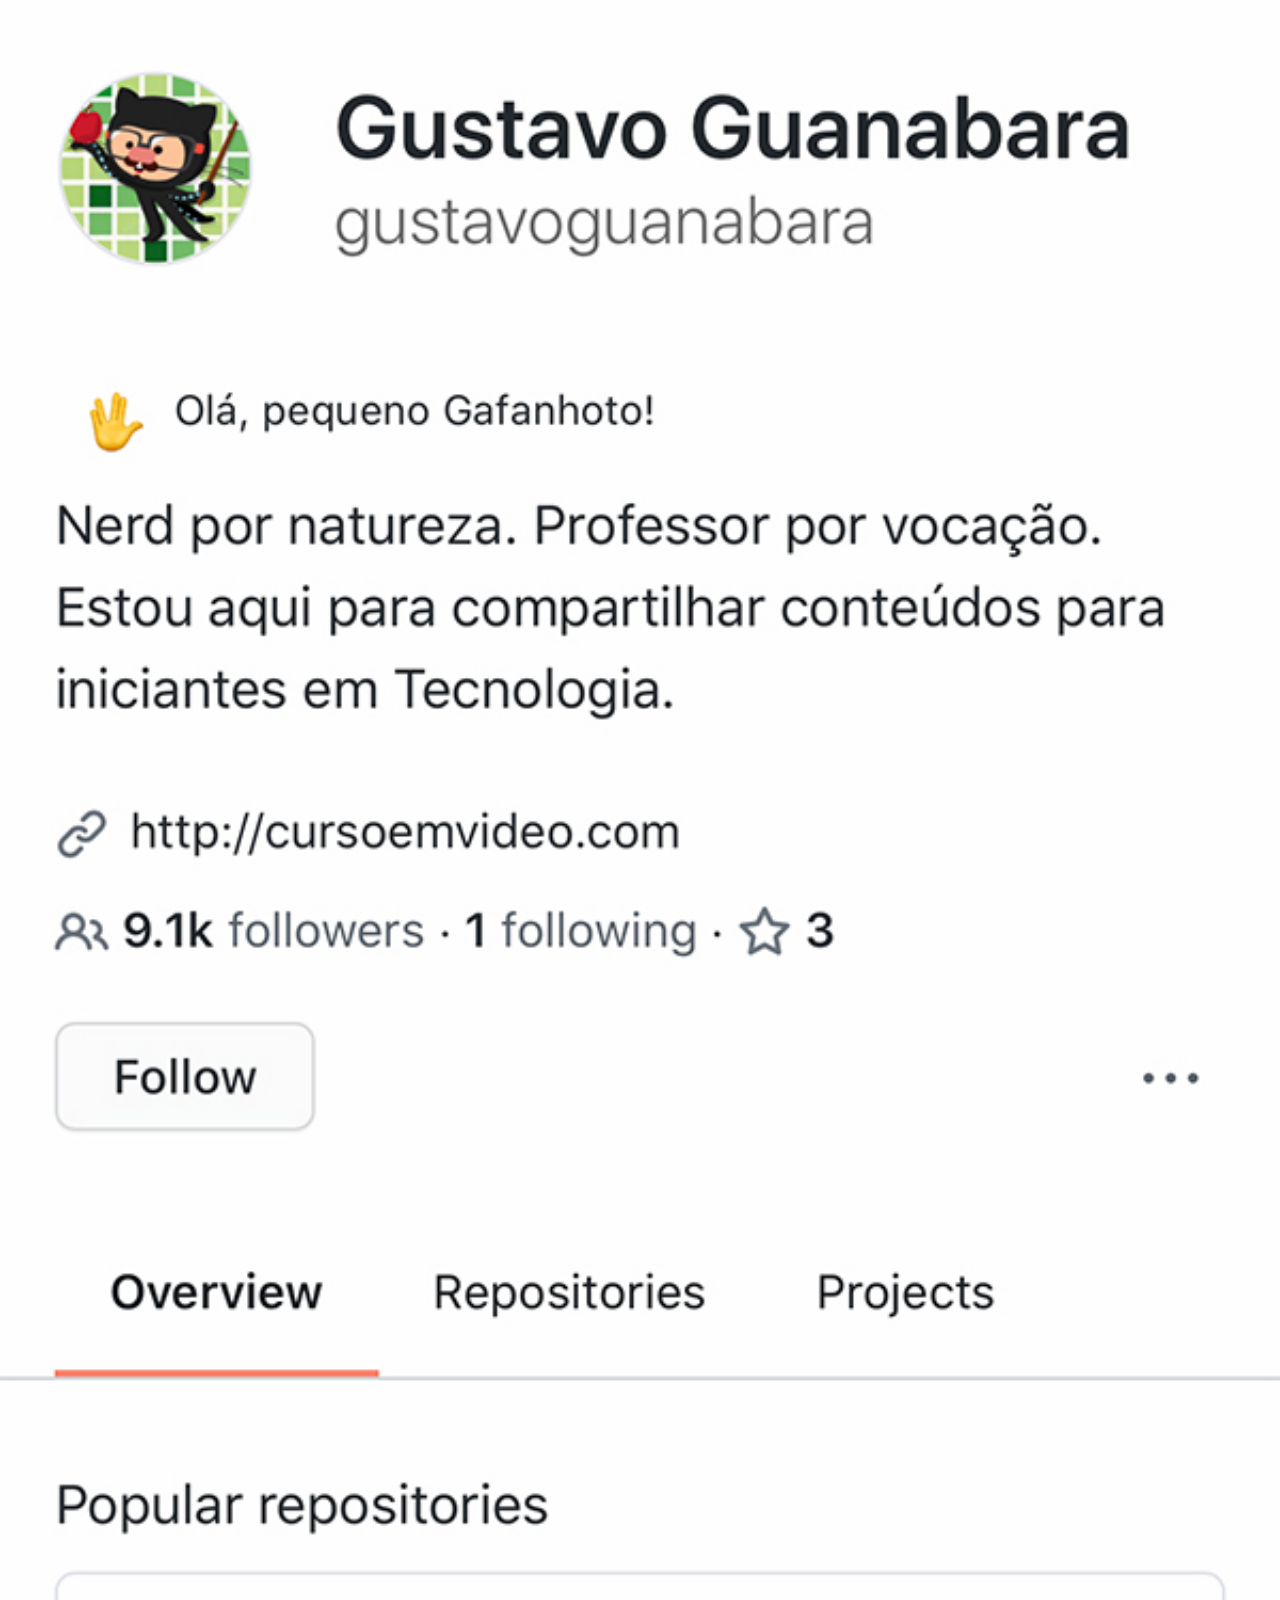
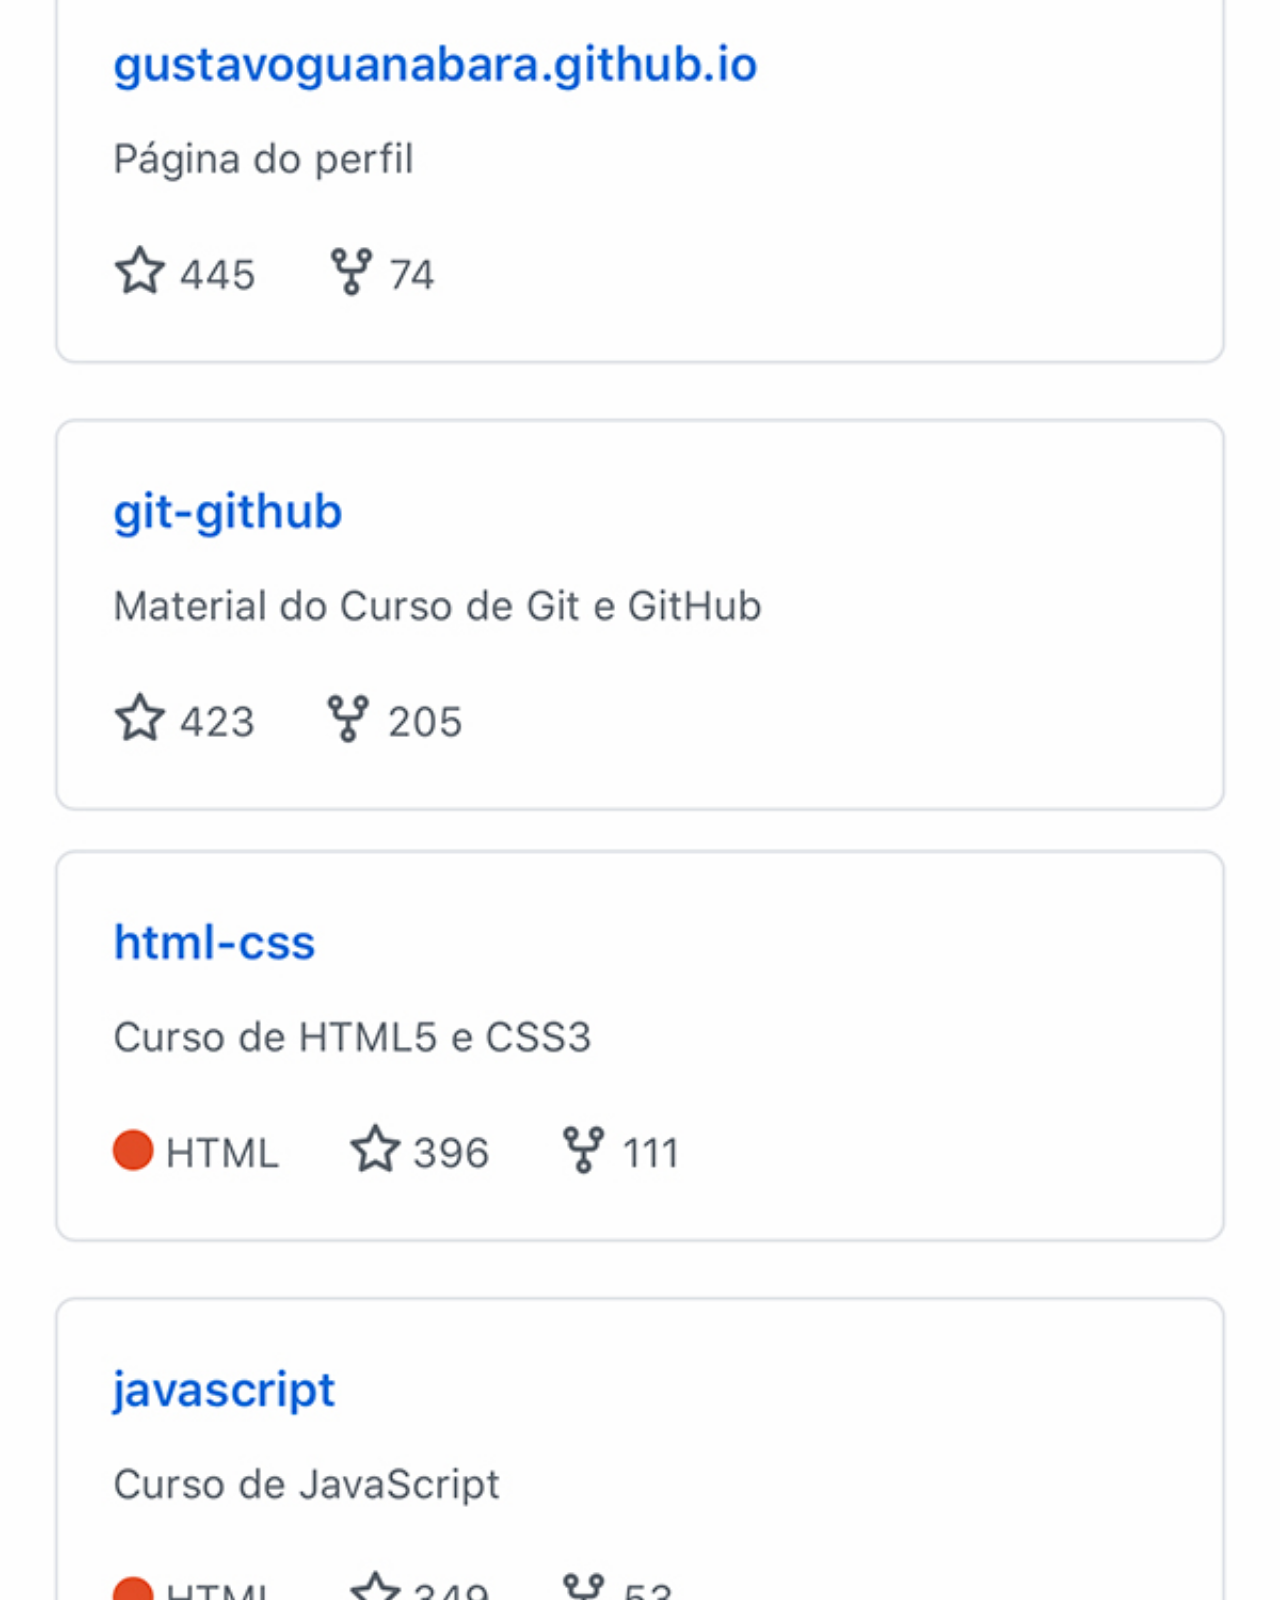
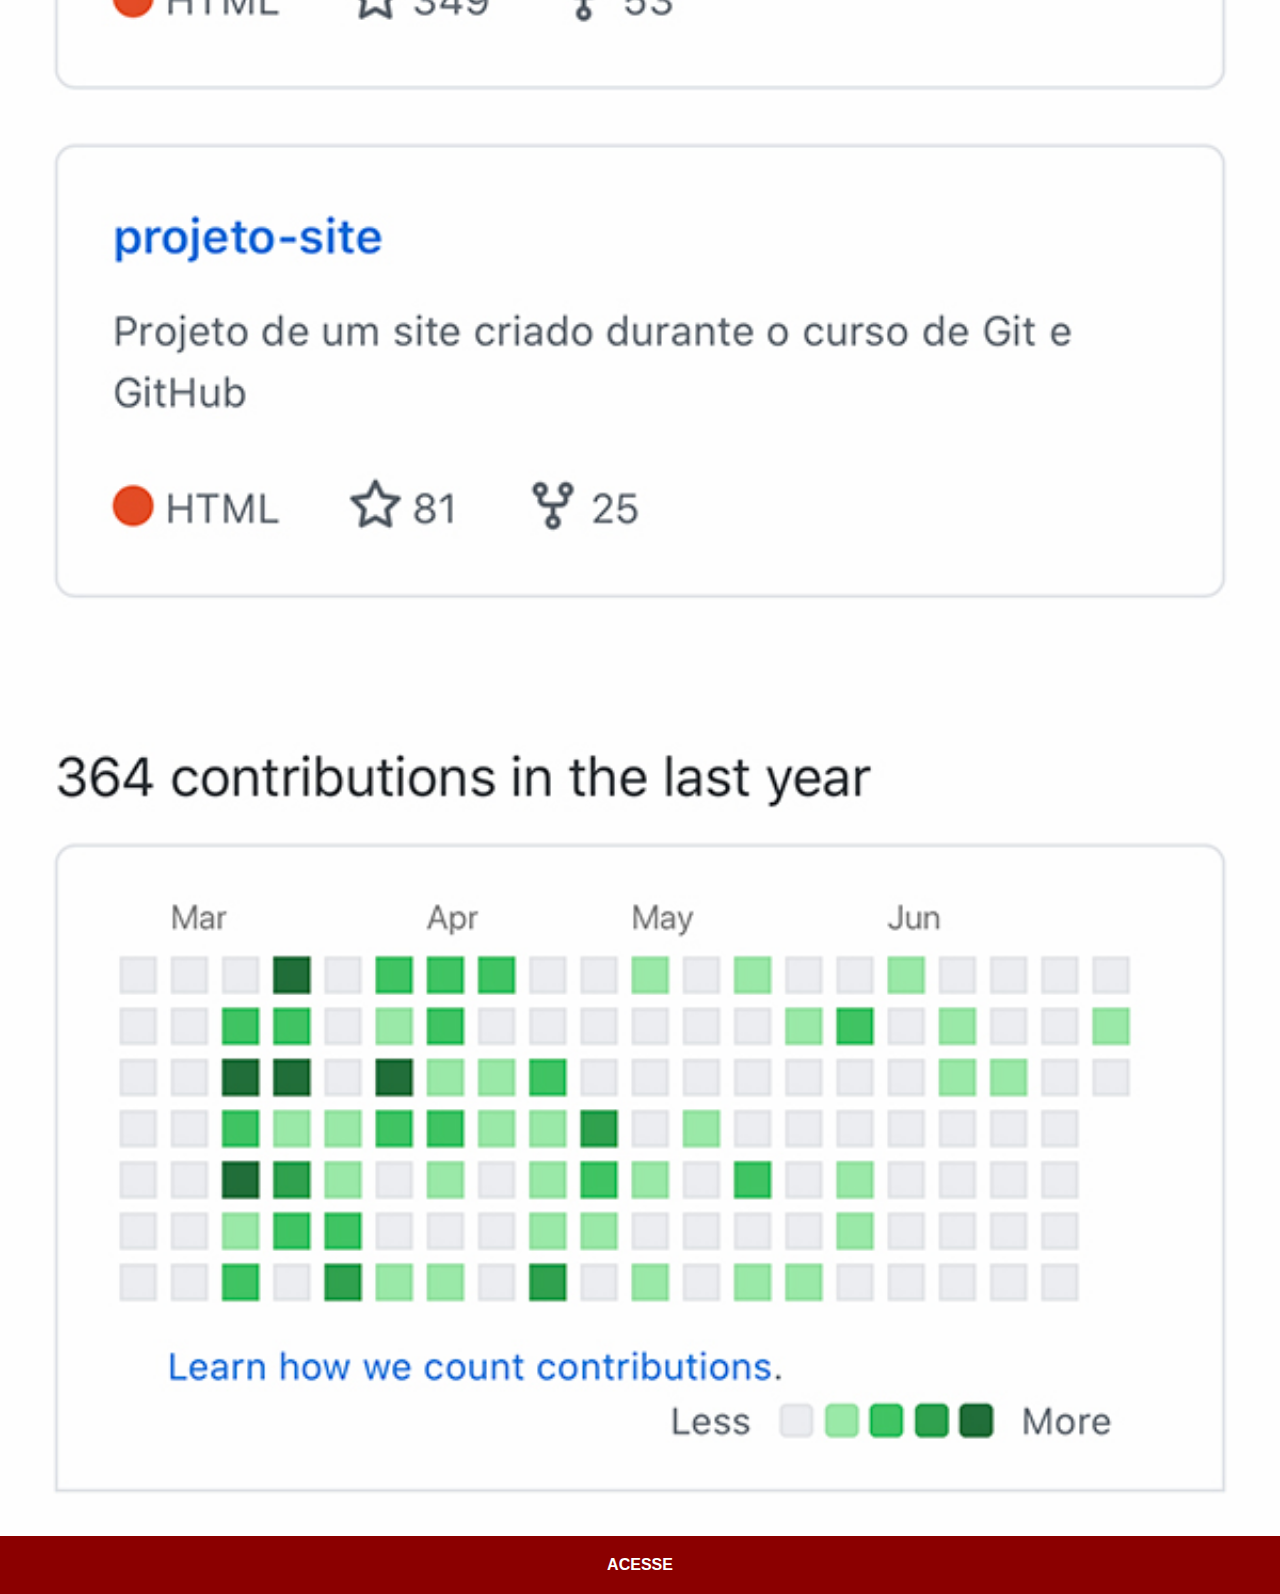
==== github.html @ a0d673b5 "Create github.html" ====
<!DOCTYPE html>
<html lang="pt-br">
<head>
    <meta charset="UTF-8">
    <meta http-equiv="X-UA-Compatible" content="IE=edge">
    <meta name="viewport" content="width=device-width, initial-scale=1.0">
    <title>GitHub</title>
    <link rel="stylesheet" href="estilos/social.css">
</head>
<body>
    <img src="imagens/tela-github.jpg" alt="GitHub">
    <a href="https://gustavoguanabara.github.io/" target="_blank">ACESSE</a>
</body>
</html>
---- estilos/social.css ----
@charset "UTF-8";

* {
    margin: 0px;
    padding: 0px;
    font-family: Arial, Helvetica, sans-serif;
}
::-webkit-scrollbar {
    width: 0px;
    height: 0px;
}
img {
    width: 100vw;
}
a {
    display: block;
    background-color: darkred;
    color: white;
    padding: 20px;
    text-align: center;
    font-weight: bolder;
    text-decoration: none;
}
a:hover {
    background-color: red;
}
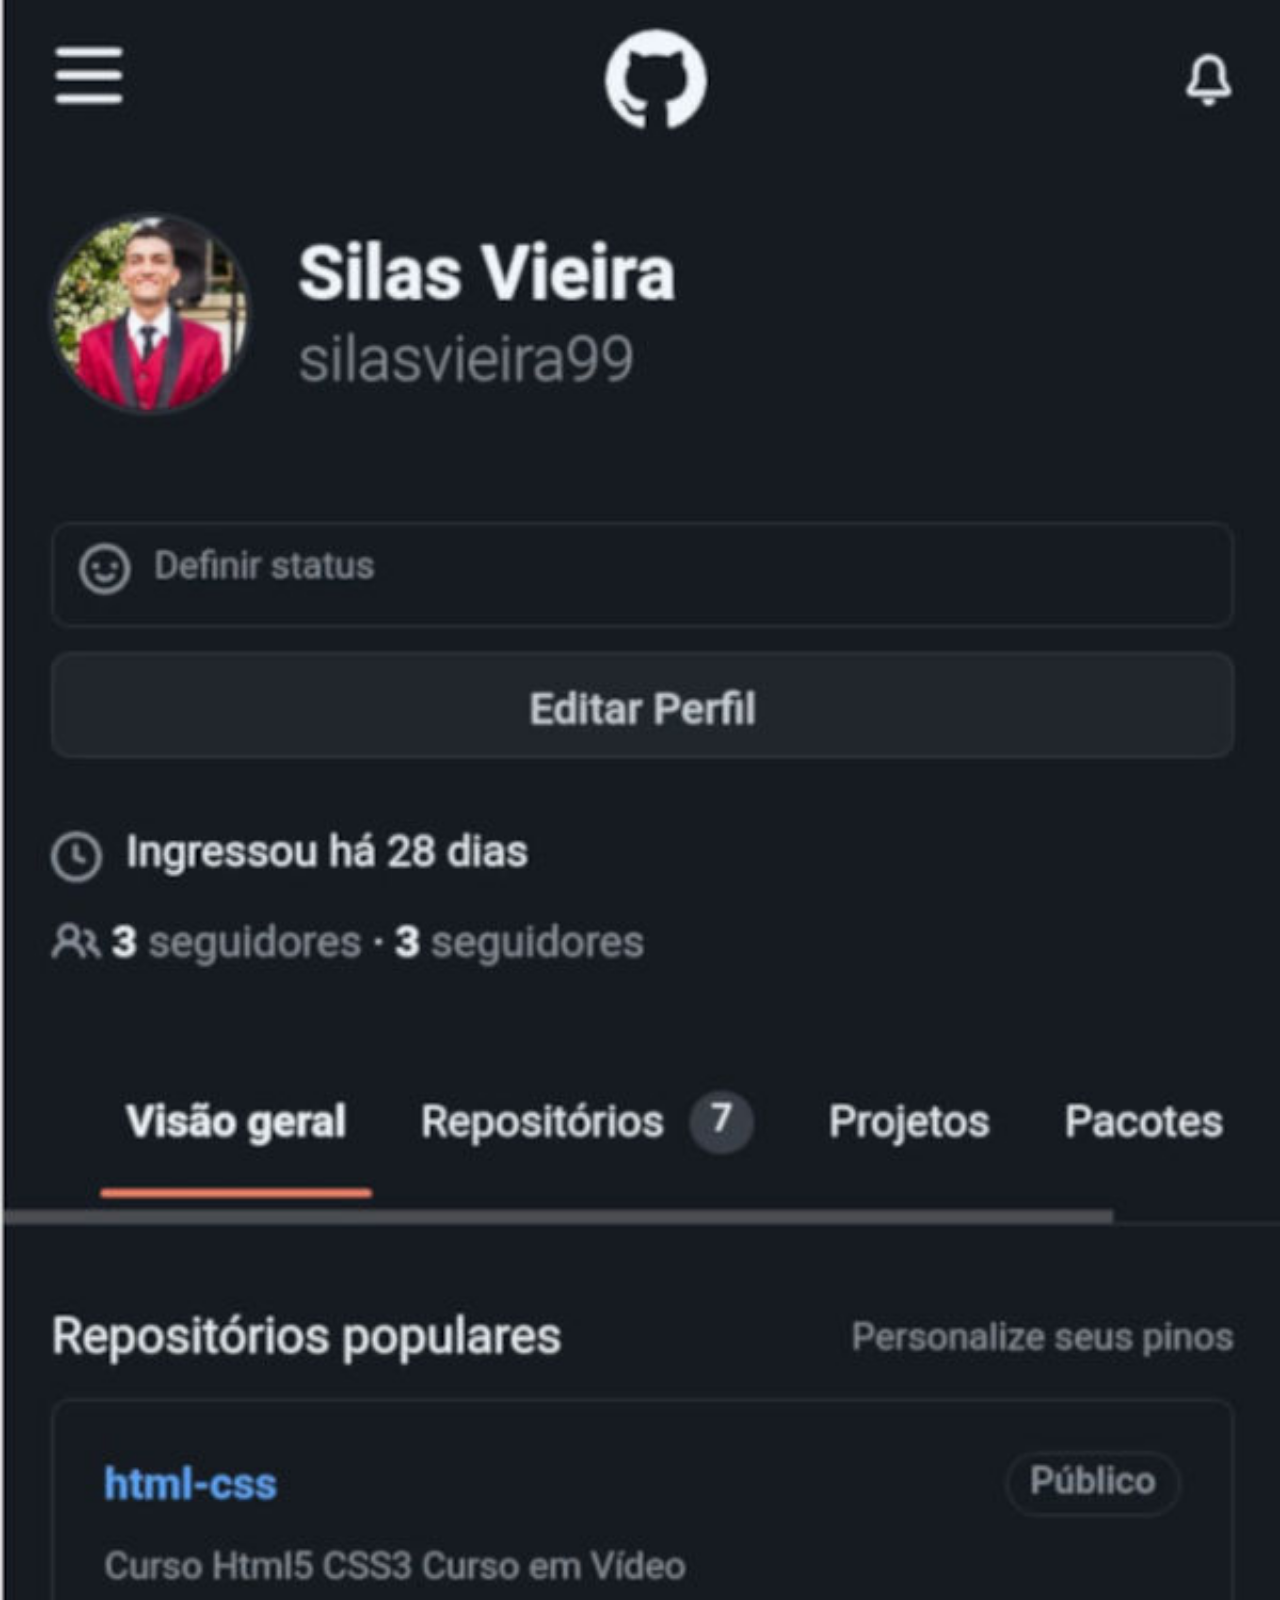
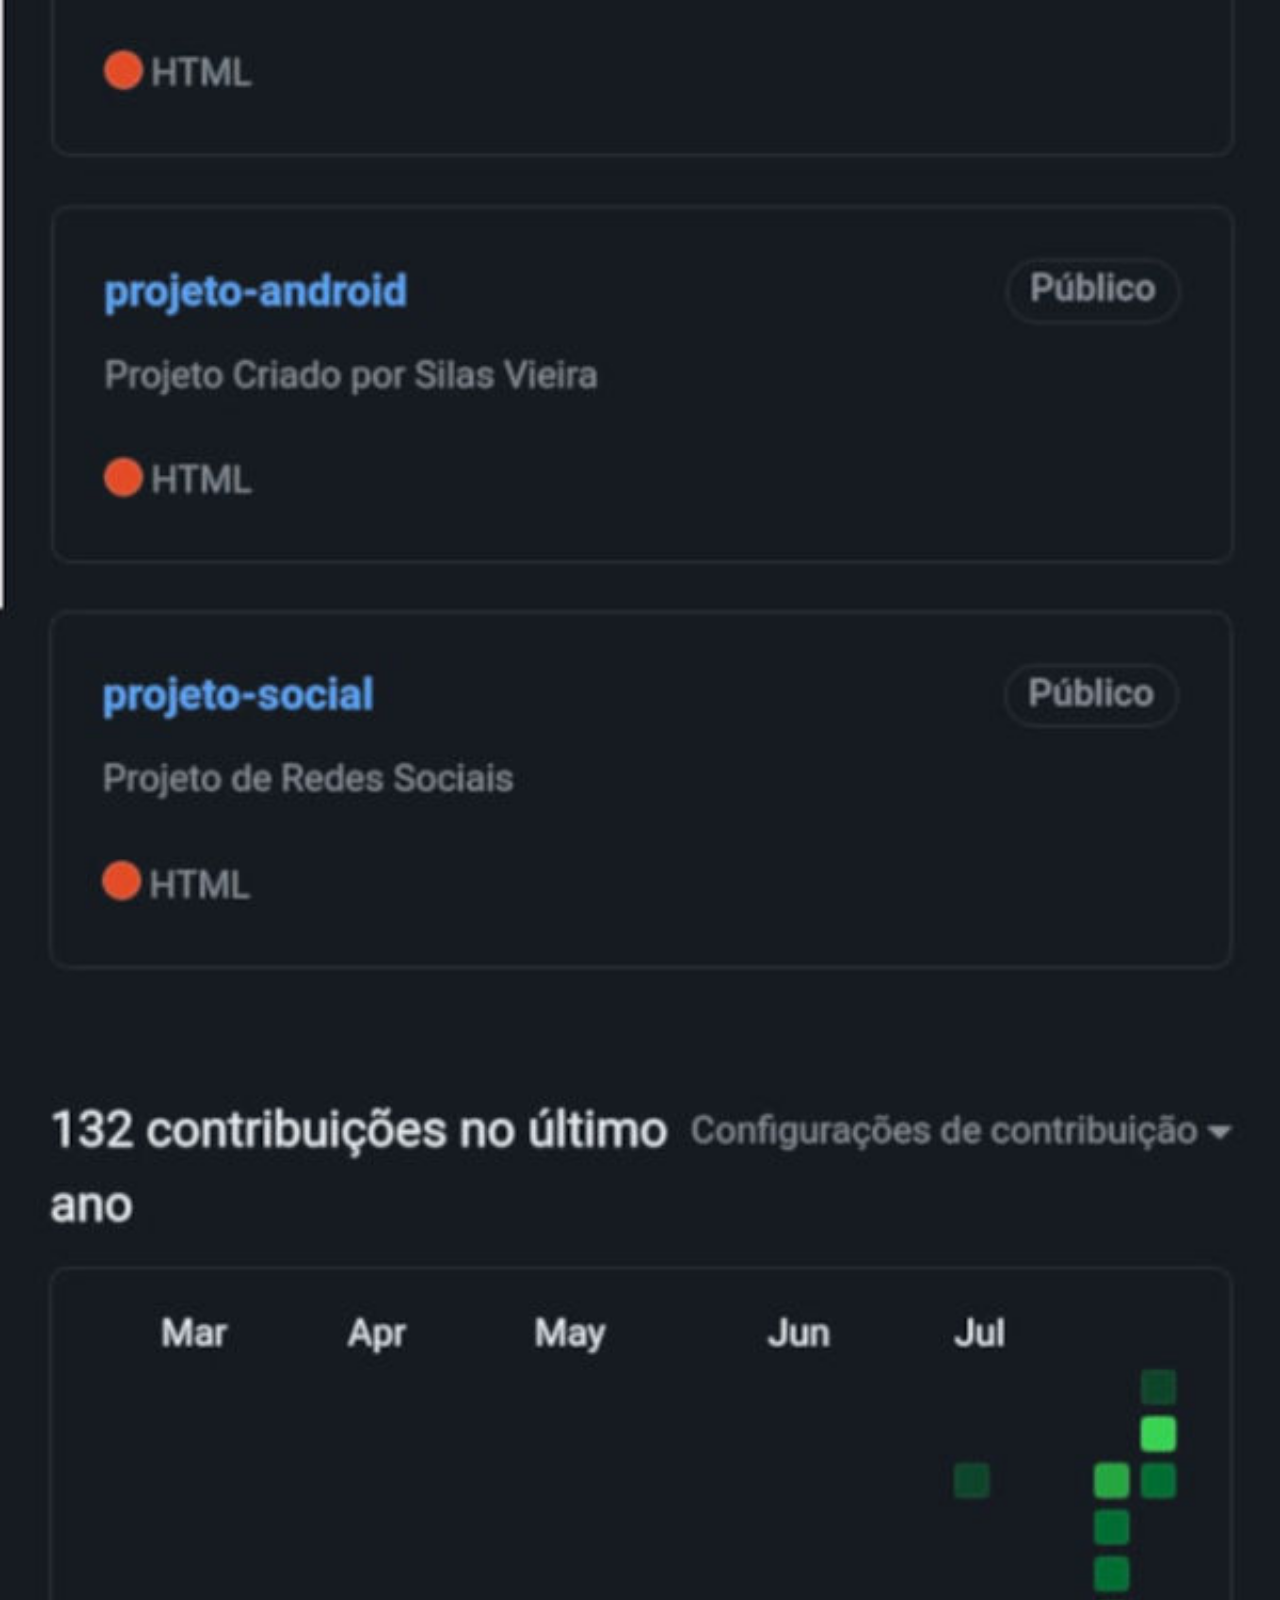
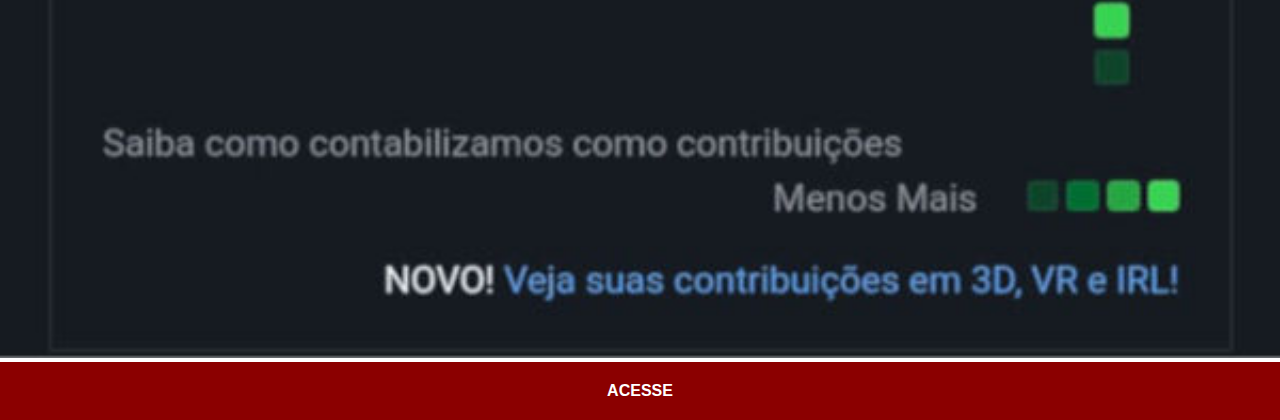
==== commit f68f7087: "Update github.html" ====
--- a/github.html
+++ b/github.html
@@ -9,6 +9,6 @@
 </head>
 <body>
     <img src="imagens/tela-github.jpg" alt="GitHub">
-    <a href="https://gustavoguanabara.github.io/" target="_blank">ACESSE</a>
+    <a href="https://github.com/silasvieira99" target="_blank">ACESSE</a>
 </body>
 </html>